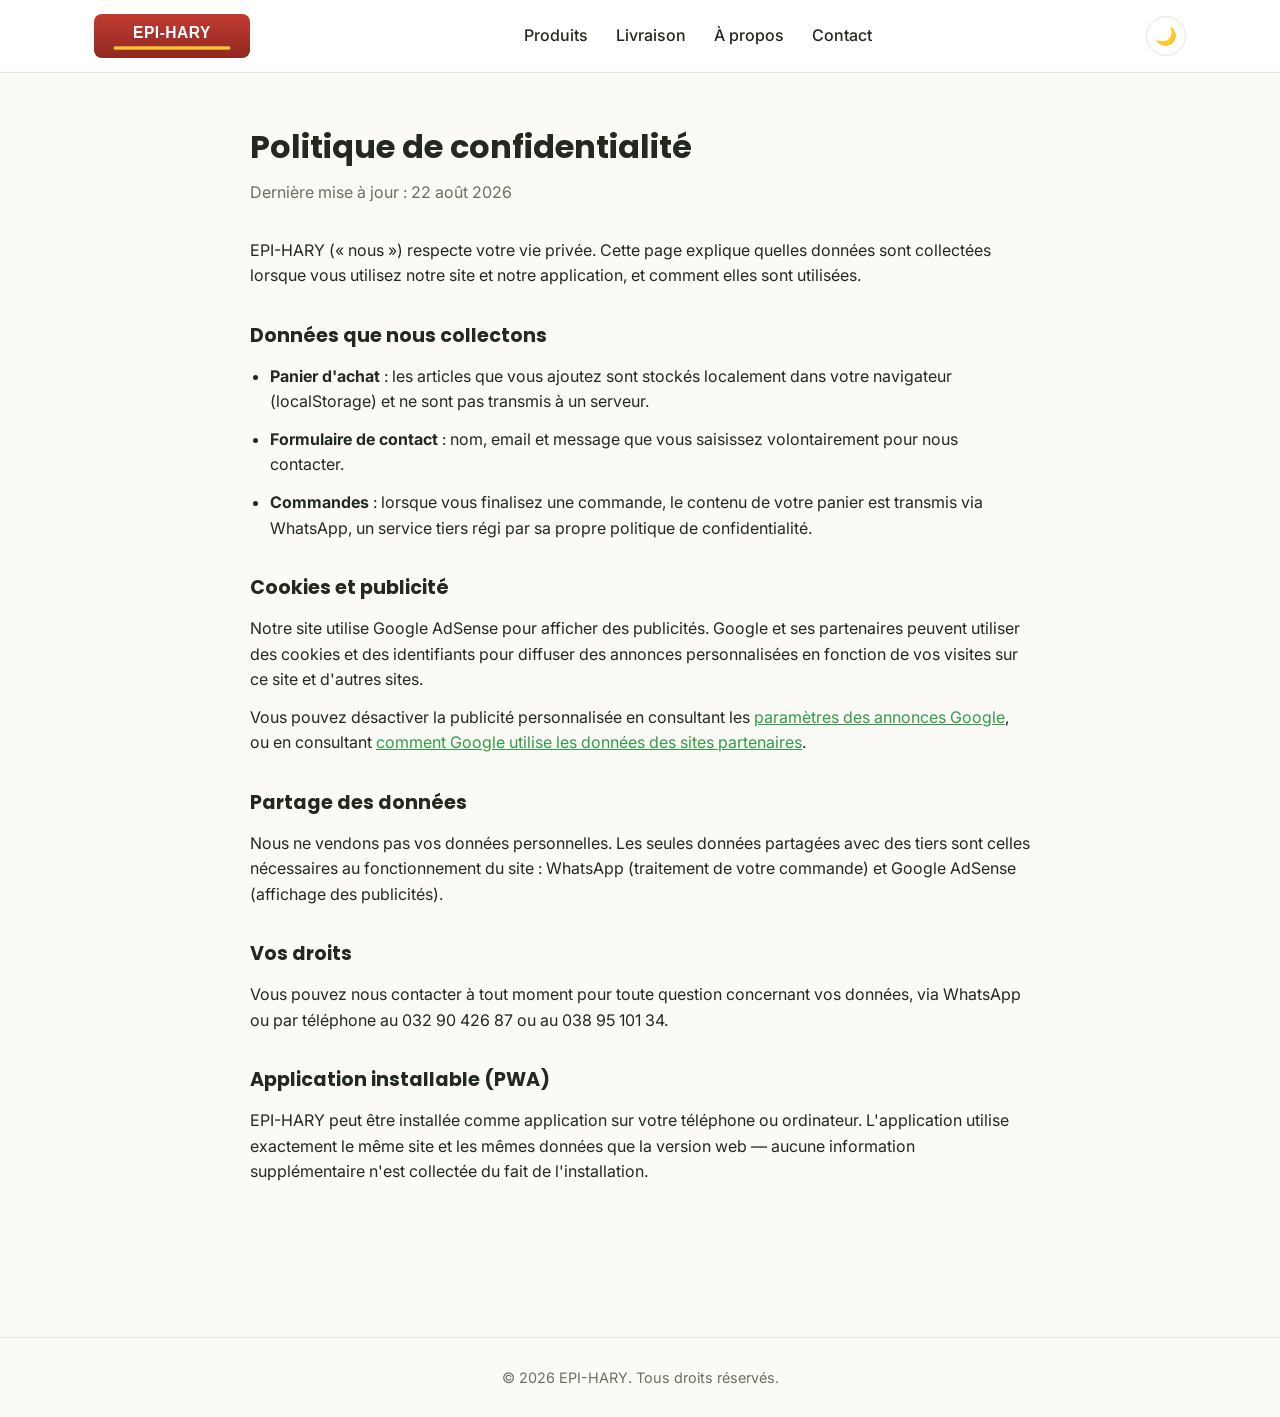
==== privacy.html @ c67fbc59 "Integrer Google AdSense pour la monetisation publicitaire Ajoute le script AdSense (ca-pub-540967763" ====
<!DOCTYPE html>
<html lang="fr">
<head>
<meta charset="UTF-8">
<meta name="viewport" content="width=device-width, initial-scale=1.0">
<title>Politique de confidentialité — EPI-HARY</title>
<meta name="description" content="Politique de confidentialité d'EPI-HARY : données collectées, cookies publicitaires, et vos droits.">
<link rel="icon" type="image/svg+xml" href="images/logo-mark.svg">
<link rel="manifest" href="manifest.webmanifest">
<link rel="apple-touch-icon" href="images/apple-touch-icon.png">
<meta name="theme-color" content="#2f9e44">
<script>
  if (localStorage.getItem("epifrais_theme") === "dark") {
    document.documentElement.setAttribute("data-theme", "dark");
  }
</script>
<link rel="preconnect" href="https://fonts.googleapis.com">
<link rel="preconnect" href="https://fonts.gstatic.com" crossorigin>
<link href="https://fonts.googleapis.com/css2?family=Poppins:wght@600;700;800&family=Inter:wght@400;500;600&display=swap" rel="stylesheet">
<link rel="stylesheet" href="css/style.css">
<style>
  .legal-page { padding: 48px 0 80px; max-width: 780px; }
  .legal-page h1 { margin-bottom: 8px; }
  .legal-page .legal-updated { color: var(--text-muted); margin-bottom: 32px; }
  .legal-page h2 { margin: 32px 0 12px; font-size: 1.2rem; }
  .legal-page p, .legal-page li { color: var(--text); margin-bottom: 12px; }
  .legal-page ul { padding-left: 20px; margin-bottom: 12px; }
  .legal-page a { color: var(--green); text-decoration: underline; }
</style>
</head>
<body>

<header class="site-header">
  <div class="container header-inner">
    <a href="index.html" class="logo"><img src="images/logo.svg" alt="EPI-HARY" class="logo-img"></a>
    <nav class="main-nav">
      <a href="index.html#produits">Produits</a>
      <a href="index.html#livraison-paiement">Livraison</a>
      <a href="index.html#a-propos">À propos</a>
      <a href="index.html#contact">Contact</a>
    </nav>
    <div class="header-actions">
      <button class="theme-toggle" id="themeToggle" aria-label="Basculer le mode nuit">🌙</button>
    </div>
  </div>
</header>

<main class="container legal-page">
  <h1>Politique de confidentialité</h1>
  <p class="legal-updated">Dernière mise à jour : 22 août 2026</p>

  <p>EPI-HARY (« nous ») respecte votre vie privée. Cette page explique quelles données sont collectées lorsque vous utilisez notre site et notre application, et comment elles sont utilisées.</p>

  <h2>Données que nous collectons</h2>
  <ul>
    <li><strong>Panier d'achat</strong> : les articles que vous ajoutez sont stockés localement dans votre navigateur (localStorage) et ne sont pas transmis à un serveur.</li>
    <li><strong>Formulaire de contact</strong> : nom, email et message que vous saisissez volontairement pour nous contacter.</li>
    <li><strong>Commandes</strong> : lorsque vous finalisez une commande, le contenu de votre panier est transmis via WhatsApp, un service tiers régi par sa propre politique de confidentialité.</li>
  </ul>

  <h2>Cookies et publicité</h2>
  <p>Notre site utilise Google AdSense pour afficher des publicités. Google et ses partenaires peuvent utiliser des cookies et des identifiants pour diffuser des annonces personnalisées en fonction de vos visites sur ce site et d'autres sites.</p>
  <p>Vous pouvez désactiver la publicité personnalisée en consultant les <a href="https://adssettings.google.com/" target="_blank" rel="noopener">paramètres des annonces Google</a>, ou en consultant <a href="https://policies.google.com/technologies/partner-sites" target="_blank" rel="noopener">comment Google utilise les données des sites partenaires</a>.</p>

  <h2>Partage des données</h2>
  <p>Nous ne vendons pas vos données personnelles. Les seules données partagées avec des tiers sont celles nécessaires au fonctionnement du site : WhatsApp (traitement de votre commande) et Google AdSense (affichage des publicités).</p>

  <h2>Vos droits</h2>
  <p>Vous pouvez nous contacter à tout moment pour toute question concernant vos données, via WhatsApp ou par téléphone au 032 90 426 87 ou au 038 95 101 34.</p>

  <h2>Application installable (PWA)</h2>
  <p>EPI-HARY peut être installée comme application sur votre téléphone ou ordinateur. L'application utilise exactement le même site et les mêmes données que la version web — aucune information supplémentaire n'est collectée du fait de l'installation.</p>
</main>

<footer class="site-footer">
  <div class="container">
    <p>© 2026 EPI-HARY. Tous droits réservés.</p>
  </div>
</footer>

<script>
  const themeToggle = document.getElementById("themeToggle");
  if (themeToggle) {
    themeToggle.addEventListener("click", () => {
      const isDark = document.documentElement.getAttribute("data-theme") === "dark";
      if (isDark) {
        document.documentElement.removeAttribute("data-theme");
        localStorage.setItem("epifrais_theme", "light");
      } else {
        document.documentElement.setAttribute("data-theme", "dark");
        localStorage.setItem("epifrais_theme", "dark");
      }
    });
  }
</script>
<script src="js/pwa.js"></script>
</body>
</html>
---- css/style.css ----
:root {
  --green: #2f9e44;
  --green-dark: #237436;
  --orange: #f5a524;
  --bg: #fbfaf7;
  --card-bg: #ffffff;
  --text: #23291f;
  --text-muted: #6b7061;
  --border: #e7e4dc;
  --soft-bg: #f3f7ef;
  --soft-hover: #eaf6ec;
  --radius: 14px;
  --shadow: 0 4px 16px rgba(30, 30, 20, 0.06);
}

:root[data-theme="dark"] {
  --green: #3fae53;
  --green-dark: #6fd684;
  --orange: #ffb84d;
  --bg: #14170f;
  --card-bg: #1e2318;
  --text: #eef1e9;
  --text-muted: #9aa38d;
  --border: #2e3527;
  --soft-bg: #232a1c;
  --soft-hover: #2a3322;
  --shadow: 0 4px 16px rgba(0, 0, 0, 0.45);
}

* { box-sizing: border-box; margin: 0; padding: 0; }

body {
  font-family: "Inter", "Segoe UI", system-ui, -apple-system, sans-serif;
  background: var(--bg);
  color: var(--text);
  line-height: 1.6;
  transition: background-color 0.2s ease, color 0.2s ease;
}

h1, h2, h3, .logo, .btn {
  font-family: "Poppins", "Segoe UI", system-ui, -apple-system, sans-serif;
}

.container {
  max-width: 1140px;
  margin: 0 auto;
  padding: 0 24px;
}

a { text-decoration: none; color: inherit; }

/* Header */
.site-header {
  position: sticky;
  top: 0;
  z-index: 40;
  background: var(--card-bg);
  border-bottom: 1px solid var(--border);
}

.header-inner {
  display: flex;
  align-items: center;
  justify-content: space-between;
  height: 72px;
}

.logo {
  display: flex;
  align-items: center;
}

.logo-img {
  height: 44px;
  display: block;
}

.main-nav {
  display: flex;
  gap: 28px;
}

.main-nav a {
  font-weight: 500;
  color: var(--text);
  transition: color 0.15s;
}

.main-nav a:hover { color: var(--green); }

.cart-btn {
  display: flex;
  align-items: center;
  gap: 6px;
  background: var(--green);
  color: white;
  border: none;
  padding: 10px 16px;
  border-radius: 999px;
  font-size: 1rem;
  font-weight: 600;
  cursor: pointer;
  transition: background 0.15s;
}

.cart-btn:hover { background: var(--green-dark); }

.header-actions {
  display: flex;
  align-items: center;
  gap: 10px;
}

.theme-toggle {
  width: 40px;
  height: 40px;
  border-radius: 50%;
  border: 1px solid var(--border);
  background: var(--card-bg);
  color: var(--text);
  font-size: 1.1rem;
  cursor: pointer;
  display: flex;
  align-items: center;
  justify-content: center;
  transition: background 0.15s;
}

.theme-toggle:hover { background: var(--soft-bg); }

.install-btn {
  display: flex;
  align-items: center;
  gap: 6px;
  background: transparent;
  color: var(--green);
  border: 1px solid var(--green);
  padding: 9px 14px;
  border-radius: 999px;
  font-size: 0.9rem;
  font-weight: 600;
  cursor: pointer;
  transition: background 0.15s, color 0.15s;
}

.install-btn:hover { background: var(--soft-bg); }

.install-btn[hidden] { display: none; }

@media (max-width: 640px) {
  .install-btn span,
  .install-btn { font-size: 0.85rem; padding: 8px 10px; }
}

/* Hero */
.hero {
  position: relative;
  overflow: hidden;
  background-color: #14150f;
  min-height: 640px;
  display: flex;
  align-items: center;
  justify-content: center;
  padding: 40px 0;
  text-align: center;
}

/* Fond flouté agrandi : comble les bandes vides sur les côtés */
.hero::before {
  content: "";
  position: absolute;
  inset: 0;
  background-image: url("../images/hero-boutique.jpg");
  background-position: center;
  background-size: cover;
  filter: blur(22px) brightness(0.8);
  transform: scale(1.2);
  z-index: 0;
}

/* Photo nette, entière, jamais rognée */
.hero::after {
  content: "";
  position: absolute;
  inset: 0;
  background-image:
    linear-gradient(180deg, rgba(20, 20, 15, 0.15) 0%, rgba(20, 20, 15, 0.78) 100%),
    url("../images/hero-boutique.jpg");
  background-repeat: no-repeat;
  background-position: center;
  background-size: contain;
  z-index: 1;
}

.hero-inner {
  position: relative;
  z-index: 2;
}

@media (max-width: 640px) {
  .hero { min-height: 440px; }
}

.hero-badge {
  display: inline-block;
  background: var(--card-bg);
  border: 1px solid var(--border);
  color: var(--green-dark);
  font-weight: 600;
  font-size: 0.85rem;
  padding: 7px 16px;
  border-radius: 999px;
  margin-bottom: 20px;
  box-shadow: var(--shadow);
}

.hero h1 {
  font-size: 2.6rem;
  max-width: 700px;
  margin: 0 auto 16px;
  color: #ffffff;
  letter-spacing: -0.01em;
  text-shadow: 0 2px 10px rgba(0, 0, 0, 0.5);
}

.hero p {
  max-width: 560px;
  margin: 0 auto 28px;
  color: rgba(255, 255, 255, 0.92);
  font-size: 1.05rem;
  text-shadow: 0 1px 6px rgba(0, 0, 0, 0.45);
}

.btn {
  display: inline-block;
  padding: 13px 28px;
  border-radius: 999px;
  font-weight: 600;
  font-size: 1rem;
  border: none;
  cursor: pointer;
  transition: transform 0.1s, background 0.15s;
}

.btn:active { transform: scale(0.97); }

.btn-primary {
  background: var(--orange);
  color: white;
}

.btn-primary:hover { background: #e0940f; }

.btn-full { width: 100%; }

/* Bandeau offre de lancement */
.promo-banner {
  background: var(--orange);
  color: white;
  text-align: center;
  font-weight: 600;
  font-size: 0.95rem;
  padding: 12px 20px;
}

/* Trust / réassurance */
.trust-section {
  display: grid;
  grid-template-columns: repeat(auto-fit, minmax(190px, 1fr));
  gap: 20px;
  padding: 48px 0 8px;
}

.trust-item {
  text-align: center;
  padding: 24px 16px;
  background: var(--card-bg);
  border: 1px solid var(--border);
  border-radius: var(--radius);
}

.trust-icon {
  font-size: 1.8rem;
  display: inline-block;
  margin-bottom: 10px;
}

.trust-item h3 {
  font-size: 1rem;
  margin-bottom: 6px;
}

.trust-item p {
  font-size: 0.85rem;
  color: var(--text-muted);
}

@media (max-width: 780px) {
  .trust-section { grid-template-columns: repeat(2, 1fr); }
}

@media (max-width: 480px) {
  .trust-section { grid-template-columns: 1fr; }
}

/* Products */
.products-section {
  padding: 64px 0 40px;
}

.products-empty {
  grid-column: 1 / -1;
  text-align: center;
  padding: 60px 20px;
  background: var(--card-bg);
  border: 1px dashed var(--border);
  border-radius: var(--radius);
}

.products-empty-icon {
  font-size: 2.6rem;
  margin-bottom: 14px;
}

.products-empty h3 {
  color: var(--green-dark);
  margin-bottom: 8px;
}

.products-empty p {
  color: var(--text-muted);
  max-width: 420px;
  margin: 0 auto;
}

.products-section h2,
.about-section h2,
.contact-section h2 {
  font-size: 1.8rem;
  margin-bottom: 24px;
  color: var(--green-dark);
}

.category-filters {
  display: flex;
  flex-wrap: wrap;
  gap: 10px;
  margin-bottom: 32px;
}

.filter-btn {
  padding: 8px 18px;
  border-radius: 999px;
  border: 1px solid var(--border);
  background: var(--card-bg);
  color: var(--text-muted);
  font-weight: 500;
  cursor: pointer;
  transition: all 0.15s;
}

.filter-btn:hover { border-color: var(--green); color: var(--green-dark); }

.filter-btn.active {
  background: var(--green);
  border-color: var(--green);
  color: white;
}

.products-grid {
  display: grid;
  grid-template-columns: repeat(auto-fill, minmax(230px, 1fr));
  gap: 20px;
}

.product-card {
  background: var(--card-bg);
  border: 1px solid var(--border);
  border-radius: var(--radius);
  padding: 20px;
  box-shadow: var(--shadow);
  display: flex;
  flex-direction: column;
  gap: 10px;
  transition: transform 0.15s;
}

.product-card:hover { transform: translateY(-3px); }

.product-link {
  display: flex;
  flex-direction: column;
  gap: 10px;
  color: inherit;
}

.product-emoji {
  font-size: 2.6rem;
  text-align: center;
  background: var(--soft-bg);
  border-radius: 10px;
  padding: 18px 0;
}

.product-name {
  font-weight: 600;
  font-size: 1.05rem;
}

.product-desc {
  color: var(--text-muted);
  font-size: 0.88rem;
  flex-grow: 1;
}

.product-footer {
  display: flex;
  align-items: center;
  justify-content: space-between;
  margin-top: 6px;
}

.product-price {
  font-weight: 700;
  color: var(--green-dark);
  font-size: 1.05rem;
}

.add-btn {
  background: var(--green);
  color: white;
  border: none;
  border-radius: 8px;
  padding: 8px 14px;
  font-weight: 600;
  cursor: pointer;
  transition: background 0.15s;
}

.add-btn:hover { background: var(--green-dark); }

/* About / Contact */
.about-section, .contact-section {
  padding: 40px 0;
}

.about-section p {
  color: var(--text-muted);
  max-width: 720px;
}

.delivery-payment-section {
  padding: 40px 0;
}

.dp-grid {
  display: grid;
  grid-template-columns: 1fr 1fr;
  gap: 20px;
}

.dp-card {
  background: var(--card-bg);
  border: 1px solid var(--border);
  border-radius: var(--radius);
  padding: 24px;
  box-shadow: var(--shadow);
}

.dp-card h3 {
  margin-bottom: 12px;
  font-size: 1.05rem;
}

.dp-highlight {
  font-weight: 700;
  color: var(--green-dark);
  margin-bottom: 6px;
}

.dp-card p {
  color: var(--text-muted);
  font-size: 0.92rem;
}

.payment-list {
  list-style: none;
  margin: 4px 0 12px;
  display: flex;
  flex-direction: column;
  gap: 8px;
}

.payment-list li {
  font-size: 0.92rem;
  color: var(--text);
  background: var(--soft-bg);
  border-radius: 8px;
  padding: 8px 12px;
}

@media (max-width: 640px) {
  .dp-grid { grid-template-columns: 1fr; }
}

.contact-layout {
  display: grid;
  grid-template-columns: 1fr 1fr;
  gap: 32px;
  align-items: start;
}

.contact-phone {
  font-weight: 600;
  font-size: 1.05rem;
  margin-bottom: 10px;
}

.contact-phone a {
  color: var(--green-dark);
}

.contact-phone a:hover {
  text-decoration: underline;
}

.contact-form {
  display: flex;
  flex-direction: column;
  gap: 14px;
  max-width: 480px;
  margin-top: 18px;
}

.contact-map {
  position: relative;
  border-radius: var(--radius);
  overflow: hidden;
  box-shadow: var(--shadow);
  border: 1px solid var(--border);
  perspective: 1200px;
}

.map-zoom-control {
  position: absolute;
  top: 12px;
  right: 12px;
  z-index: 5;
  display: flex;
  flex-direction: column;
  border-radius: 8px;
  overflow: hidden;
  box-shadow: 0 2px 8px rgba(0, 0, 0, 0.25);
}

.map-zoom-control button {
  width: 34px;
  height: 34px;
  border: none;
  background: var(--card-bg);
  color: var(--green-dark);
  font-size: 1.2rem;
  font-weight: 700;
  cursor: pointer;
  border-bottom: 1px solid var(--border);
}

.map-zoom-control button:last-child {
  border-bottom: none;
}

.map-zoom-control button:hover {
  background: var(--soft-hover);
}

.contact-map.is-tilted .map-zoom-control {
  display: none;
}

.wide-marker {
  position: absolute;
  left: 47.7%;
  top: 27.6%;
  transform: translate(-50%, -100%);
  z-index: 4;
  display: flex;
  flex-direction: column;
  align-items: center;
  font-size: 1.7rem;
  filter: drop-shadow(0 2px 3px rgba(0, 0, 0, 0.45));
  pointer-events: none;
  transition: opacity 0.4s ease;
}

.wide-marker span {
  margin-top: -4px;
  font-size: 0.72rem;
  font-weight: 700;
  color: white;
  background: rgba(35, 116, 54, 0.9);
  padding: 2px 7px;
  border-radius: 999px;
  white-space: nowrap;
}

.contact-map.is-tilted .wide-marker {
  display: none;
}

.contact-map iframe {
  display: block;
  transition: opacity 0.5s ease-in-out, transform 0.7s ease;
  transform-origin: center 75%;
}

.contact-map iframe.tilt-3d {
  transform: rotateX(50deg) scale(1.25);
  box-shadow: 0 30px 40px -20px rgba(0, 0, 0, 0.4);
  pointer-events: none;
}

.map-actions {
  display: grid;
  grid-template-columns: repeat(3, 1fr);
  gap: 10px;
  margin-top: 12px;
}

.map-actions .map-directions-link {
  margin-top: 0;
  width: 100%;
  font-family: inherit;
  cursor: pointer;
}

.map-actions .map-directions-link.active {
  background: var(--green);
  border-color: var(--green);
  color: white;
}

@media (max-width: 640px) {
  .map-actions { grid-template-columns: 1fr; }
}

.map-directions-link {
  display: flex;
  align-items: center;
  justify-content: center;
  gap: 6px;
  margin-top: 12px;
  padding: 12px;
  background: var(--card-bg);
  border: 1px solid var(--border);
  border-radius: 10px;
  color: var(--green-dark);
  font-weight: 600;
  font-size: 0.92rem;
  transition: background 0.15s, border-color 0.15s;
}

.map-directions-link:hover {
  background: var(--soft-hover);
  border-color: var(--green);
}

@media (max-width: 780px) {
  .contact-layout {
    grid-template-columns: 1fr;
  }
}

.contact-form input,
.contact-form textarea {
  padding: 12px 14px;
  border-radius: 10px;
  border: 1px solid var(--border);
  font-family: inherit;
  font-size: 0.95rem;
  resize: vertical;
}

.contact-form input:focus,
.contact-form textarea:focus {
  outline: none;
  border-color: var(--green);
}

/* Footer */
.site-footer {
  margin-top: 60px;
  padding: 28px 0;
  text-align: center;
  color: var(--text-muted);
  border-top: 1px solid var(--border);
  font-size: 0.9rem;
}

.footer-inner {
  display: flex;
  flex-direction: column;
  align-items: center;
  gap: 6px;
}

.footer-inner a {
  color: var(--text-muted);
  text-decoration: underline;
}

.footer-inner a:hover { color: var(--green); }

/* Cart drawer */
.cart-overlay {
  position: fixed;
  inset: 0;
  background: rgba(20, 20, 15, 0.4);
  opacity: 0;
  pointer-events: none;
  transition: opacity 0.2s;
  z-index: 50;
}

.cart-overlay.open {
  opacity: 1;
  pointer-events: auto;
}

.cart-drawer {
  position: fixed;
  top: 0;
  right: -400px;
  width: 380px;
  max-width: 90vw;
  height: 100%;
  background: var(--card-bg);
  box-shadow: -8px 0 24px rgba(0,0,0,0.1);
  z-index: 60;
  display: flex;
  flex-direction: column;
  transition: right 0.25s ease;
}

.cart-drawer.open { right: 0; }

.cart-drawer-header {
  display: flex;
  align-items: center;
  justify-content: space-between;
  padding: 20px;
  border-bottom: 1px solid var(--border);
}

.close-btn {
  background: none;
  border: none;
  font-size: 1.2rem;
  cursor: pointer;
  color: var(--text-muted);
}

.cart-items {
  flex-grow: 1;
  overflow-y: auto;
  padding: 16px 20px;
  display: flex;
  flex-direction: column;
  gap: 14px;
}

.cart-empty {
  color: var(--text-muted);
  text-align: center;
  margin-top: 40px;
}

.cart-item {
  display: flex;
  align-items: center;
  gap: 12px;
}

.cart-item-emoji {
  font-size: 1.6rem;
  background: var(--soft-bg);
  border-radius: 8px;
  padding: 8px;
}

.cart-item-info { flex-grow: 1; }

.cart-item-name { font-weight: 600; font-size: 0.92rem; }
.cart-item-price { color: var(--text-muted); font-size: 0.85rem; }

.qty-controls {
  display: flex;
  align-items: center;
  gap: 8px;
}

.qty-controls button {
  width: 26px;
  height: 26px;
  border-radius: 50%;
  border: 1px solid var(--border);
  background: var(--card-bg);
  cursor: pointer;
  font-weight: 700;
  color: var(--green-dark);
}

.remove-btn {
  background: none;
  border: none;
  color: #c92a2a;
  cursor: pointer;
  font-size: 0.85rem;
  margin-left: 6px;
}

.cart-footer {
  padding: 20px;
  border-top: 1px solid var(--border);
}

.cart-total {
  display: flex;
  justify-content: space-between;
  font-weight: 700;
  font-size: 1.1rem;
  margin-bottom: 14px;
}

/* Modal */
.modal-overlay {
  position: fixed;
  inset: 0;
  background: rgba(20, 20, 15, 0.5);
  display: none;
  align-items: center;
  justify-content: center;
  z-index: 70;
}

.modal-overlay.open { display: flex; }

.modal {
  background: var(--card-bg);
  border-radius: var(--radius);
  padding: 32px;
  max-width: 380px;
  text-align: center;
  box-shadow: var(--shadow);
}

.modal h3 { margin-bottom: 12px; color: var(--green-dark); }
.modal p { color: var(--text-muted); margin-bottom: 14px; }
.modal .payment-list { text-align: left; margin-bottom: 14px; }

@media (max-width: 640px) {
  .main-nav { display: none; }
  .hero h1 { font-size: 1.9rem; }
}

/* Page détail produit */
.breadcrumb {
  padding: 24px 0 0;
  color: var(--text-muted);
  font-size: 0.9rem;
}

.breadcrumb a { color: var(--text-muted); }
.breadcrumb a:hover { color: var(--green-dark); }

.product-detail {
  display: grid;
  grid-template-columns: 1fr 1fr;
  gap: 48px;
  padding: 32px 0 60px;
  align-items: start;
}

.product-image {
  aspect-ratio: 1 / 1;
  display: flex;
  align-items: center;
  justify-content: center;
  font-size: 8rem;
  background: var(--soft-bg);
  border-radius: var(--radius);
  border: 1px solid var(--border);
}

.product-category-tag {
  display: inline-block;
  background: var(--soft-hover);
  color: var(--green-dark);
  font-size: 0.8rem;
  font-weight: 600;
  padding: 5px 12px;
  border-radius: 999px;
  margin-bottom: 12px;
}

.product-info h1 {
  font-size: 1.9rem;
  margin-bottom: 12px;
  color: var(--text);
}

.product-detail-price {
  font-size: 1.6rem;
  font-weight: 700;
  color: var(--green-dark);
  margin-bottom: 22px;
}

.qty-selector {
  display: flex;
  align-items: center;
  justify-content: space-between;
  max-width: 220px;
  margin-bottom: 20px;
  font-weight: 600;
}

.qty-selector .qty-controls {
  display: flex;
  align-items: center;
  gap: 14px;
}

.qty-selector .qty-controls button {
  width: 32px;
  height: 32px;
  border-radius: 50%;
  border: 1px solid var(--border);
  background: var(--card-bg);
  cursor: pointer;
  font-weight: 700;
  font-size: 1.1rem;
  color: var(--green-dark);
}

.qty-selector .qty-controls span {
  min-width: 16px;
  text-align: center;
}

.product-info .btn-full {
  max-width: 320px;
  margin-bottom: 32px;
}

.product-tabs {
  border-top: 1px solid var(--border);
  padding-top: 24px;
  max-width: 480px;
}

.product-tab-title {
  font-weight: 700;
  margin-bottom: 10px;
  color: var(--green-dark);
}

.product-tab-content {
  color: var(--text-muted);
  line-height: 1.6;
}

.related-section {
  padding: 20px 0 60px;
  border-top: 1px solid var(--border);
}

.related-section h2 {
  font-size: 1.5rem;
  margin-bottom: 20px;
  color: var(--green-dark);
}

.product-not-found {
  padding: 60px 0;
  text-align: center;
}

.product-not-found h2 { margin-bottom: 10px; color: var(--green-dark); }
.product-not-found p { color: var(--text-muted); margin-bottom: 20px; }

@media (max-width: 780px) {
  .product-detail {
    grid-template-columns: 1fr;
    gap: 28px;
  }
  .product-image { font-size: 6rem; }
}
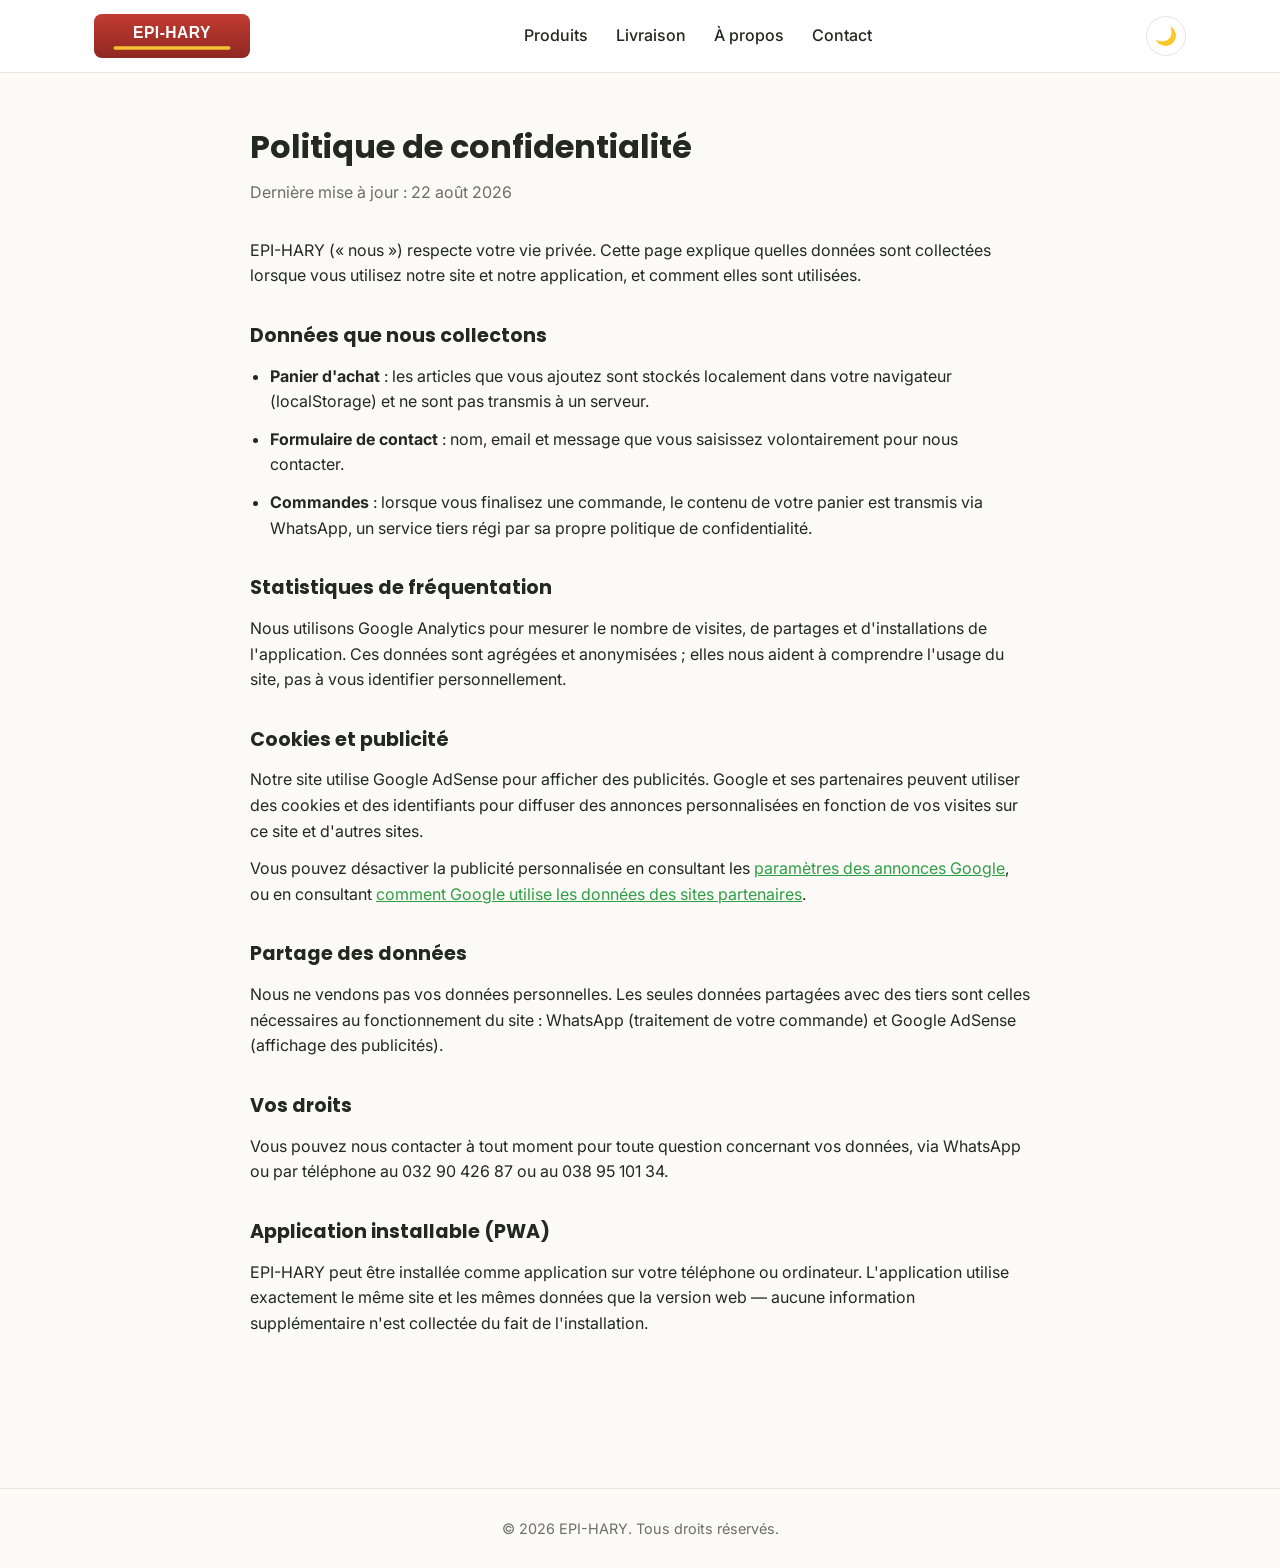
==== commit 071839c9: "Integrer Google Analytics (GA4) Ajoute le tag gtag.js (G-PNEV04QY7S) sur toutes les pages. Active le" ====
--- a/privacy.html
+++ b/privacy.html
@@ -5,6 +5,14 @@
 <meta name="viewport" content="width=device-width, initial-scale=1.0">
 <title>Politique de confidentialité — EPI-HARY</title>
 <meta name="description" content="Politique de confidentialité d'EPI-HARY : données collectées, cookies publicitaires, et vos droits.">
+<!-- Google tag (gtag.js) -->
+<script async src="https://www.googletagmanager.com/gtag/js?id=G-PNEV04QY7S"></script>
+<script>
+  window.dataLayer = window.dataLayer || [];
+  function gtag(){dataLayer.push(arguments);}
+  gtag('js', new Date());
+  gtag('config', 'G-PNEV04QY7S');
+</script>
 <link rel="icon" type="image/svg+xml" href="images/logo-mark.svg">
 <link rel="manifest" href="manifest.webmanifest">
 <link rel="apple-touch-icon" href="images/apple-touch-icon.png">
@@ -58,6 +66,9 @@
     <li><strong>Commandes</strong> : lorsque vous finalisez une commande, le contenu de votre panier est transmis via WhatsApp, un service tiers régi par sa propre politique de confidentialité.</li>
   </ul>
 
+  <h2>Statistiques de fréquentation</h2>
+  <p>Nous utilisons Google Analytics pour mesurer le nombre de visites, de partages et d'installations de l'application. Ces données sont agrégées et anonymisées ; elles nous aident à comprendre l'usage du site, pas à vous identifier personnellement.</p>
+
   <h2>Cookies et publicité</h2>
   <p>Notre site utilise Google AdSense pour afficher des publicités. Google et ses partenaires peuvent utiliser des cookies et des identifiants pour diffuser des annonces personnalisées en fonction de vos visites sur ce site et d'autres sites.</p>
   <p>Vous pouvez désactiver la publicité personnalisée en consultant les <a href="https://adssettings.google.com/" target="_blank" rel="noopener">paramètres des annonces Google</a>, ou en consultant <a href="https://policies.google.com/technologies/partner-sites" target="_blank" rel="noopener">comment Google utilise les données des sites partenaires</a>.</p>
--- a/css/style.css
+++ b/css/style.css
@@ -128,6 +128,23 @@
 
 .theme-toggle:hover { background: var(--soft-bg); }
 
+.share-btn {
+  width: 40px;
+  height: 40px;
+  border-radius: 50%;
+  border: 1px solid var(--border);
+  background: var(--card-bg);
+  color: var(--text);
+  font-size: 1.1rem;
+  cursor: pointer;
+  display: flex;
+  align-items: center;
+  justify-content: center;
+  transition: background 0.15s;
+}
+
+.share-btn:hover { background: var(--soft-bg); }
+
 .install-btn {
   display: flex;
   align-items: center;
